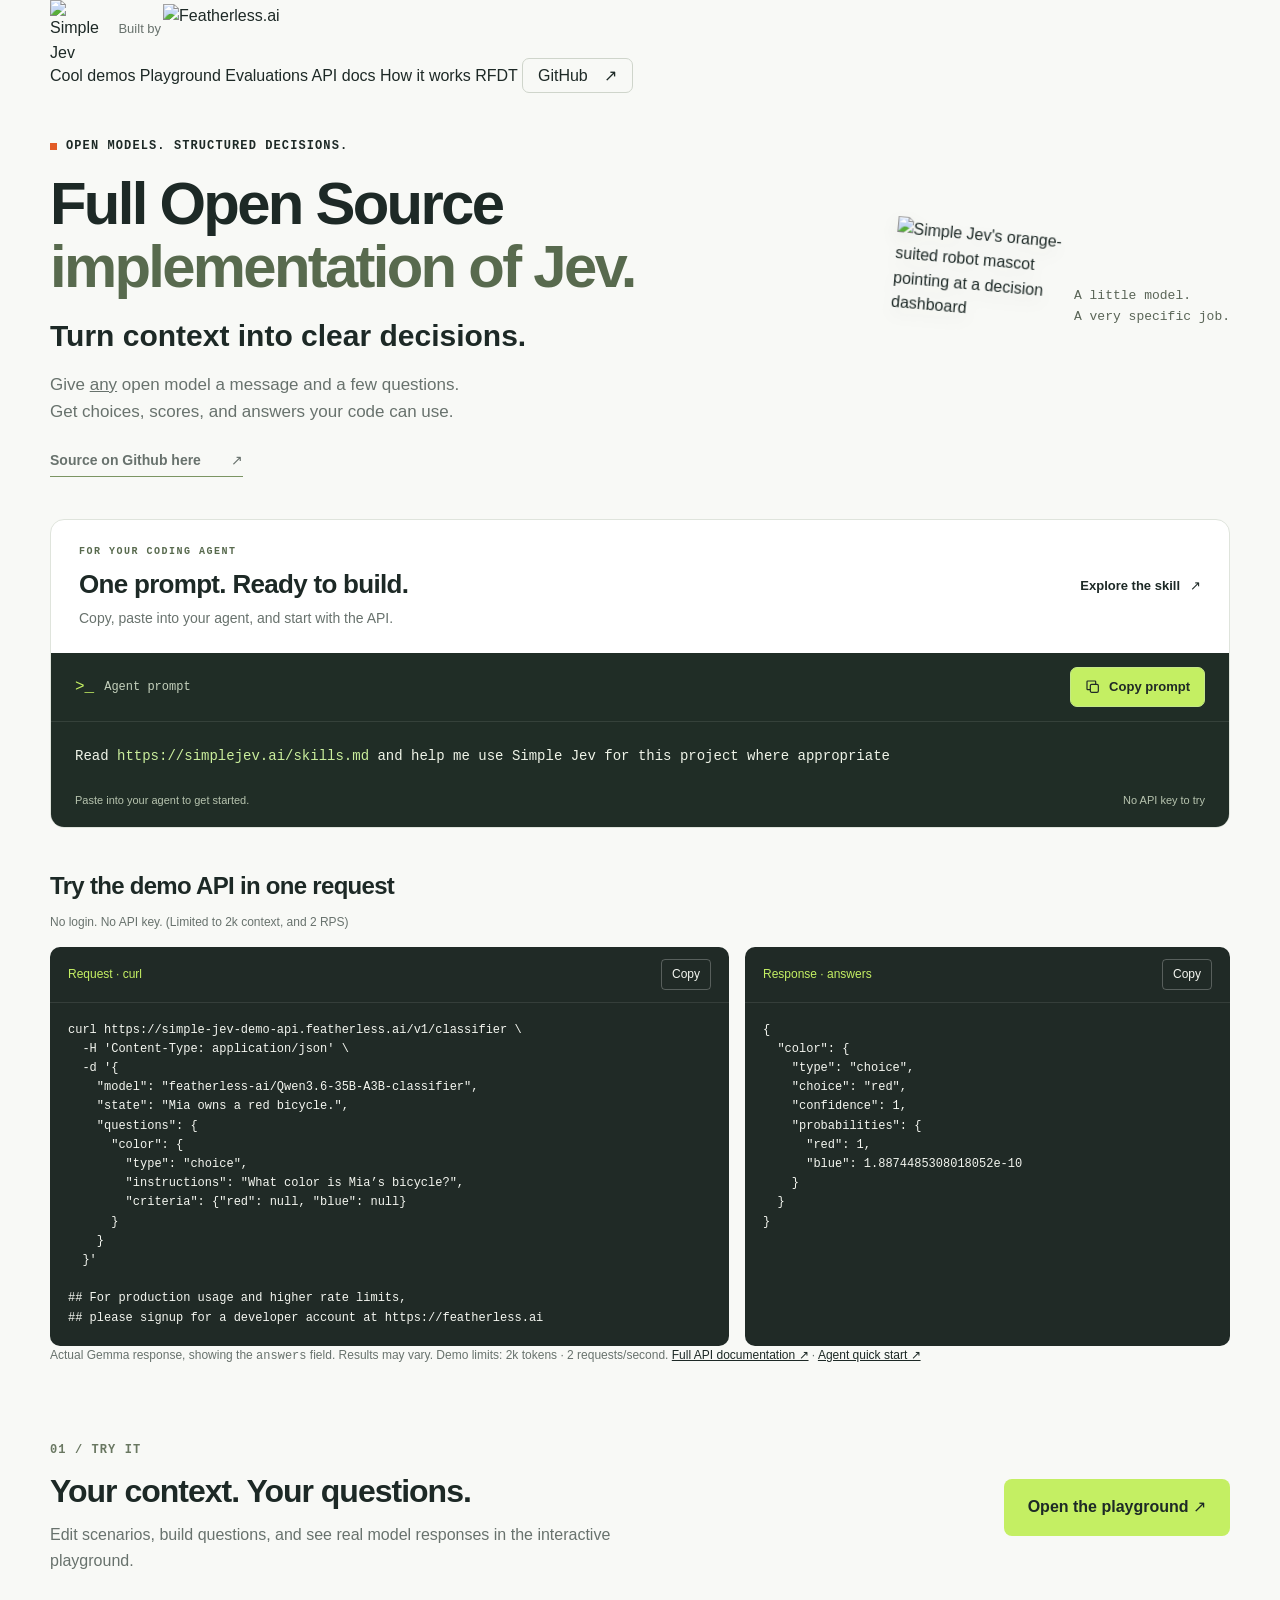
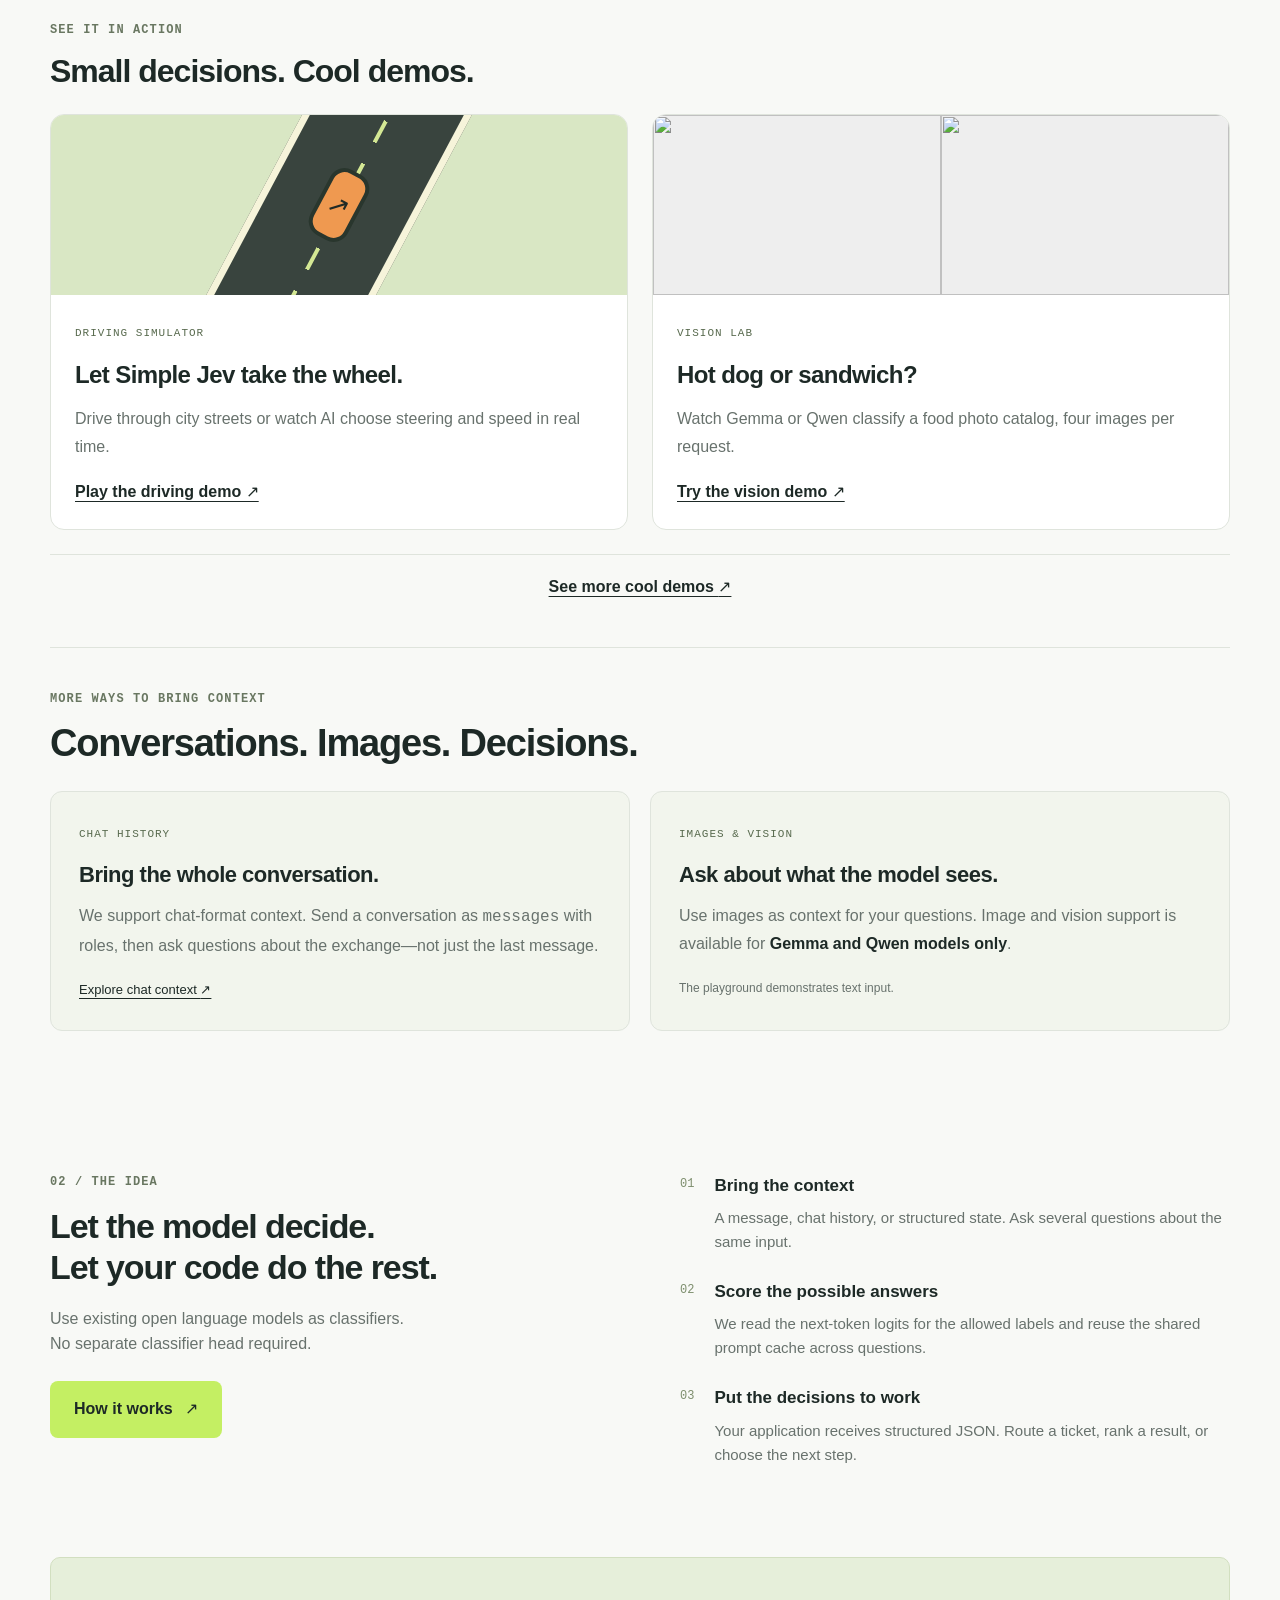
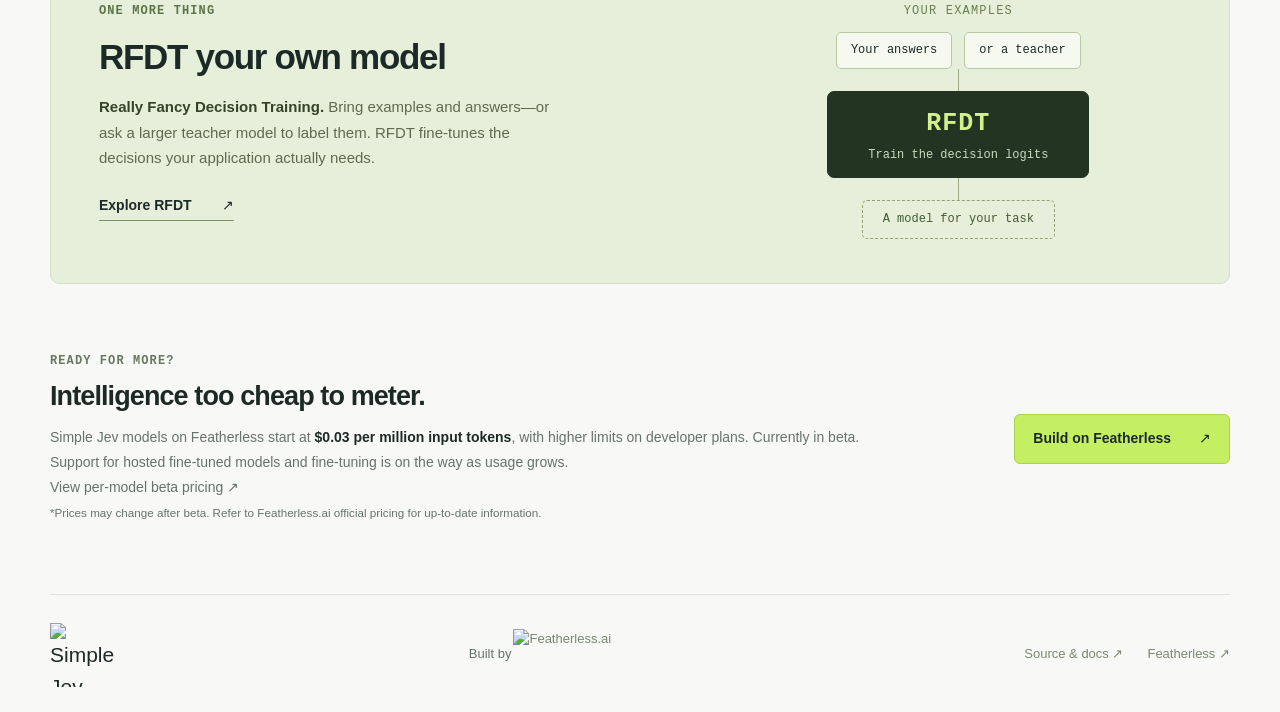
==== website/index.html @ 7bb4f0c7 "Serve website under the /simple-jev/ URL prefix (#7) * Serve website under the /simple-jev/ URL pref" ====
<!doctype html>
<html lang="en">
  <head>
    <!-- CookieHub consent management -->
    <script src="https://cdn.cookiehub.eu/c2/65d105e9.js" async></script>
    <!-- Google Tag Manager -->
    <script>(function(w,d,s,l,i){w[l]=w[l]||[];w[l].push({'gtm.start':
    new Date().getTime(),event:'gtm.js'});var f=d.getElementsByTagName(s)[0],
    j=d.createElement(s),dl=l!='dataLayer'?'&l='+l:'';j.async=true;j.src=
    'https://www.googletagmanager.com/gtm.js?id='+i+dl;f.parentNode.insertBefore(j,f);
    })(window,document,'script','dataLayer','GTM-KG695H35');</script>
    <!-- End Google Tag Manager -->
    <meta charset="utf-8" />
    <meta name="viewport" content="width=device-width, initial-scale=1" />
    <meta name="theme-color" content="#f8f9f6" />
    <meta
      name="description"
      content="Turn context into structured decisions with open language models. Try Simple Jev's live classifier demo, explore the API, and train a model for your task."
    />
    <title>Simple Jev — Turn context into decisions</title>
    <link rel="icon" type="image/png" href="assets/simple-jev.png" />
    <link rel="stylesheet" href="styles.css?v=20260918-how-button" />
    <script src="docs.js" defer></script>
    <script src="shared/agent-prompt.js" defer></script>
    <script src="syntax.js" defer></script>
    <link rel="stylesheet" href="shared/header.css" />
    <script type="module" src="shared/header.js"></script>
  </head>
  <body>
    <!-- Google Tag Manager (noscript) -->
    <noscript><iframe src="https://www.googletagmanager.com/ns.html?id=GTM-KG695H35"
    height="0" width="0" style="display:none;visibility:hidden"></iframe></noscript>
    <!-- End Google Tag Manager (noscript) -->
    <a class="skip-link" href="#try-it">Skip to demo</a>
    <header class="site-header wrap">
      <a class="wordmark" href="#" aria-label="Simple Jev home"
        ><img
          class="brand-logo"
          src="assets/simple-jev.png"
          alt="Simple Jev"
          width="64"
          height="64"
      /></a>
      <a
        class="built-by header-credit"
        href="https://featherless.ai/"
        aria-label="Built by Featherless.ai"
        ><span>Built by</span
        ><img
          src="assets/featherless_logo_dark.svg"
          alt="Featherless.ai"
          width="156"
          height="51"
      /></a>
      <nav aria-label="Main navigation">
        <a class="demos-nav" href="demos.html">Cool demos</a>
        <a href="playground.html" class="playground-nav">Playground</a>
        <a class="eval-nav" href="evaluations.html">Evaluations</a>
        <a class="docs-link" href="docs.html">API docs</a>
        <a href="how-it-works.html">How it works</a>
        <a href="#rfdt">RFDT</a>
        <a
          class="nav-github"
          href="https://github.com/featherless-ai/simple-jev"
          >GitHub <span aria-hidden="true">↗</span></a
        >
      </nav>
    </header>

    <main>
      <section class="hero wrap" aria-labelledby="hero-title">
        <div>
          <p class="eyebrow">
            <span class="tiny-square" aria-hidden="true"></span> OPEN MODELS.
            STRUCTURED DECISIONS.
          </p>
          <h1 id="hero-title">
            Full Open Source<br /><span>implementation of Jev.</span>
          </h1>
          <p class="hero-subheading">Turn context into clear decisions.</p>
          <p class="hero-copy">
            Give <u>any</u> open model a message and a few questions.<br
              class="desktop-break"
            />
            Get choices, scores, and answers your code can use.
            <br />
            <a class="text-link" href="https://github.com/featherless-ai/simple-jev"
              >Source on Github here <span aria-hidden="true">↗</span></a
            >
          </p>
        </div>
        <div class="hero-aside">
          <img
            src="assets/simple-jev.png"
            alt="Simple Jev's orange-suited robot mascot pointing at a decision dashboard"
            width="168"
            height="168"
          />
          <p>A little model.<br />A very specific job.</p>
        </div>
      </section>

      <section class="agent-quickstart wrap" aria-labelledby="agent-quickstart-title">
        <div class="agent-intro">
          <div>
            <p class="eyebrow">FOR YOUR CODING AGENT</p>
            <h2 id="agent-quickstart-title">One prompt. Ready to build.</h2>
            <p>Copy, paste into your agent, and start with the API.</p>
          </div>
          <a class="agent-skill-link" href="skills.md">Explore the skill <span aria-hidden="true">↗</span></a>
        </div>
        <div class="agent-prompt-box">
          <div class="agent-prompt-toolbar">
            <span class="agent-prompt-label"><span aria-hidden="true">&gt;_</span> Agent prompt</span>
            <button type="button" id="copy-agent-prompt">
              <svg class="copy-icon" width="16" height="16" viewBox="0 0 24 24" fill="none" stroke="currentColor" stroke-width="1.8" aria-hidden="true"><rect x="8" y="8" width="12" height="12" rx="2"/><path d="M16 8V4a1 1 0 0 0-1-1H4a1 1 0 0 0-1 1v11a1 1 0 0 0 1 1h4"/></svg>
              <span class="copy-label">Copy prompt</span>
            </button>
          </div>
          <p id="agent-quick-prompt" tabindex="0">Read <span class="agent-skill-url">https://simplejev.ai/skills.md</span> and help me use Simple Jev for this project where appropriate</p>
          <div class="agent-prompt-footer"><span id="agent-copy-status" role="status">Paste into your agent to get started.</span><span class="agent-keyless">No API key to try</span></div>
        </div>
      </section>

      <section class="quick-api wrap" aria-labelledby="quick-api-title">
        <div class="quick-api-heading">
          <h2 id="quick-api-title">Try the demo API in one request</h2>
          <span>No login. No API key. (Limited to 2k context, and 2 RPS)</span>
        </div>
        <div class="quick-api-grid">
          <div class="docs-code">
            <div class="quick-code-heading">
              <span>Request · curl</span
              ><button type="button" class="copy-code">Copy</button>
            </div>
            <pre
              tabindex="0"
              aria-label="Example curl request"
            ><code>curl https://simple-jev-demo-api.featherless.ai/v1/classifier \
  -H &#x27;Content-Type: application/json&#x27; \
  -d &#x27;{
    &quot;model&quot;: &quot;featherless-ai/Qwen3.6-35B-A3B-classifier&quot;,
    &quot;state&quot;: &quot;Mia owns a red bicycle.&quot;,
    &quot;questions&quot;: {
      &quot;color&quot;: {
        &quot;type&quot;: &quot;choice&quot;,
        &quot;instructions&quot;: &quot;What color is Mia’s bicycle?&quot;,
        &quot;criteria&quot;: {&quot;red&quot;: null, &quot;blue&quot;: null}
      }
    }
  }&#x27;

## For production usage and higher rate limits,
## please signup for a developer account at https://featherless.ai</code></pre>
          </div>
          <div class="docs-code">
            <div class="quick-code-heading">
              <span>Response · answers</span
              ><button type="button" class="copy-code">Copy</button>
            </div>
            <pre tabindex="0" aria-label="Example answer JSON"><code>{
  &quot;color&quot;: {
    &quot;type&quot;: &quot;choice&quot;,
    &quot;choice&quot;: &quot;red&quot;,
    &quot;confidence&quot;: 1,
    &quot;probabilities&quot;: {
      &quot;red&quot;: 1,
      &quot;blue&quot;: 1.8874485308018052e-10
    }
  }
}</code></pre>
          </div>
        </div>
        <p class="quick-api-note">
          Actual Gemma response, showing the <code>answers</code> field. Results
          may vary. Demo limits: 2k tokens · 2 requests/second.
          <a href="docs.html">Full API documentation ↗</a>
          · <a href="skills.md">Agent quick start ↗</a>
        </p>
        <span class="sr-only" id="docs-copy-status" role="status"></span>
      </section>

      <section
        class="playground-invite wrap"
        id="try-it"
        aria-labelledby="try-title"
      >
        <div>
          <p class="section-number">01 / TRY IT</p>
          <h2 id="try-title">Your context. Your questions.</h2>
          <p>
            Edit scenarios, build questions, and see real model responses in the
            interactive playground.
          </p>
        </div>
        <a class="playground-link" href="playground.html"
          >Open the playground <span aria-hidden="true">↗</span></a
        >
      </section>

      <section class="home-demos wrap" aria-labelledby="cool-demos-title">
        <p class="section-number">SEE IT IN ACTION</p>
        <h2 id="cool-demos-title">Small decisions. Cool demos.</h2>
        <div class="home-demo-cards">
          <a class="home-demo-card" href="cool-demo/drive/">
            <div class="driving-art" aria-hidden="true">
              <div class="demo-road"></div>
              <div class="demo-car">↗</div>
            </div>
            <div class="home-demo-copy">
              <span class="context-kind">DRIVING SIMULATOR</span>
              <h3>Let Simple Jev take the wheel.</h3>
              <p>
                Drive through city streets or watch AI choose steering and speed
                in real time.
              </p>
              <span class="home-demo-cta">Play the driving demo ↗</span>
            </div>
          </a>
          <a class="home-demo-card" href="cool-demo/vision/"
            ><div class="vision-preview" aria-hidden="true">
              <img src="cool-demo/vision/images/01.jpg" alt="" /><img
                src="cool-demo/vision/images/04.jpg"
                alt=""
              />
            </div>
            <div class="home-demo-copy">
              <span class="context-kind">VISION LAB</span>
              <h3>Hot dog or sandwich?</h3>
              <p>
                Watch Gemma or Qwen classify a food photo catalog, four images
                per request.
              </p>
              <span class="home-demo-cta">Try the vision demo ↗</span>
            </div></a
          >
        </div>
        <div class="home-demos-more">
          <a href="demos.html"
            >See more cool demos <span aria-hidden="true">↗</span></a
          >
        </div>
      </section>

      <section
        class="context-support wrap"
        aria-labelledby="context-support-title"
      >
        <div class="context-support-intro">
          <p class="section-number">MORE WAYS TO BRING CONTEXT</p>
          <h2 id="context-support-title">Conversations. Images. Decisions.</h2>
        </div>
        <div class="context-support-grid">
          <article>
            <span class="context-kind">CHAT HISTORY</span>
            <h3>Bring the whole conversation.</h3>
            <p>
              We support chat-format context. Send a conversation as
              <code>messages</code> with roles, then ask questions about the
              exchange—not just the last message.
            </p>
            <a href="docs.html#context"
              >Explore chat context <span aria-hidden="true">↗</span></a
            >
          </article>
          <article>
            <span class="context-kind">IMAGES &amp; VISION</span>
            <h3>Ask about what the model sees.</h3>
            <p>
              Use images as context for your questions. Image and vision support
              is available for <strong>Gemma and Qwen models only</strong>.
            </p>
            <span class="context-support-note"
              >The playground demonstrates text input.</span
            >
          </article>
        </div>
      </section>

      <section
        class="how-section wrap"
        id="how-it-works"
        aria-labelledby="how-title"
      >
        <div class="section-intro">
          <p class="section-number">02 / THE IDEA</p>
          <h2 id="how-title">
            Let the model decide.<br />Let your code do the rest.
          </h2>
          <p>
            Use existing open language models as classifiers.<br />No separate
            classifier head required.
          </p>
          <a class="playground-link" href="how-it-works.html"
            >How it works <span aria-hidden="true">↗</span></a
          >
        </div>
        <div class="steps">
          <article>
            <span class="step-number">01</span>
            <div>
              <h3>Bring the context</h3>
              <p>
                A message, chat history, or structured state. Ask several
                questions about the same input.
              </p>
            </div>
          </article>
          <article>
            <span class="step-number">02</span>
            <div>
              <h3>Score the possible answers</h3>
              <p>
                We read the next-token logits for the allowed labels and reuse
                the shared prompt cache across questions.
              </p>
            </div>
          </article>
          <article>
            <span class="step-number">03</span>
            <div>
              <h3>Put the decisions to work</h3>
              <p>
                Your application receives structured JSON. Route a ticket, rank
                a result, or choose the next step.
              </p>
            </div>
          </article>
        </div>
      </section>

      <section class="rfdt-section wrap" id="rfdt" aria-labelledby="rfdt-title">
        <div class="rfdt-card">
          <div>
            <p class="eyebrow">ONE MORE THING</p>
            <h2 id="rfdt-title">
              RFDT your own model
            </h2>
            <p>
              <strong>Really Fancy Decision Training.</strong> Bring examples
              and answers—or ask a larger teacher model to label them. RFDT
              fine-tunes the decisions your application actually needs.
            </p>
            <a
              class="text-link"
              href="https://github.com/featherless-ai/simple-jev/tree/main/RFDT"
              >Explore RFDT <span aria-hidden="true">↗</span></a
            >
          </div>
          <div
            class="training-flow"
            aria-label="Examples plus answers or a teacher lead to decision training and a task-specific model"
          >
            <span class="flow-label">YOUR EXAMPLES</span>
            <div class="flow-inputs">
              <span>Your answers</span><span>or a teacher</span>
            </div>
            <span class="flow-line" aria-hidden="true"></span>
            <div class="flow-core">
              RFDT<span>Train the decision logits</span>
            </div>
            <span class="flow-line" aria-hidden="true"></span
            ><span class="flow-output">A model for your task</span>
          </div>
        </div>
      </section>
      <section class="production wrap" aria-labelledby="production-title">
        <div>
          <p class="section-number">READY FOR MORE?</p>
          <h2 id="production-title">Intelligence too cheap to meter.</h2>
          <p>
            Simple Jev models on Featherless start at
            <strong>$0.03 per million input tokens</strong>, with higher limits
            on developer plans. Currently in beta.<br />Support for hosted
            fine-tuned models and fine-tuning is on the way as usage grows.
          </p>
          <p>
            <a href="docs.html#production">View per-model beta pricing ↗</a>
          </p>
          <p>
            <small
              >*Prices may change after beta. Refer to
              <a href="https://featherless.ai/"
                >Featherless.ai official pricing</a
              >
              for up-to-date information.</small
            >
          </p>
        </div>
        <a class="production-button" href="https://featherless.ai/"
          >Build on Featherless <span aria-hidden="true">↗</span></a
        >
      </section>
    </main>
    <footer class="wrap">
      <a class="wordmark" href="#" aria-label="Simple Jev home"
        ><img
          class="brand-logo"
          src="assets/simple-jev.png"
          alt="Simple Jev"
          width="64"
          height="64" /></a
      ><a
        class="built-by"
        href="https://featherless.ai/"
        aria-label="Built by Featherless.ai"
        ><span>Built by</span
        ><img
          src="assets/featherless_logo_dark.svg"
          alt="Featherless.ai"
          width="156"
          height="51"
      /></a>
      <div>
        <a href="https://github.com/featherless-ai/simple-jev"
          >Source & docs ↗</a
        ><a href="https://featherless.ai/">Featherless ↗</a>
      </div>
    </footer>
  </body>
</html>
---- website/styles.css ----
:root {
  --ink: #1d2926;
  --muted: #68726d;
  --paper: #f8f9f6;
  --line: #dfe4dc;
  --lime: #c4ef63;
  --orange: #e25b26;
  --mono: ui-monospace, SFMono-Regular, Consolas, monospace;
  --sans: Inter, -apple-system, BlinkMacSystemFont, "Segoe UI", sans-serif;
  color-scheme: light;
  font-family: var(--sans);
  color: var(--ink);
  background: var(--paper);
  font-synthesis: none;
}
* {
  box-sizing: border-box;
}
html {
  scroll-behavior: smooth;
  scroll-padding-top: 24px;
}
body {
  margin: 0;
  font-size: 16px;
  line-height: 1.55;
}
button,
input,
textarea,
select {
  font: inherit;
}
button,
a,
select,
summary {
  -webkit-tap-highlight-color: transparent;
}
button,
select,
summary {
  cursor: pointer;
}
a {
  color: inherit;
  text-decoration: none;
}
button:disabled {
  cursor: not-allowed;
}
a:focus-visible,
button:focus-visible,
textarea:focus-visible,
select:focus-visible,
summary:focus-visible,
pre:focus-visible {
  outline: 3px solid var(--orange);
  outline-offset: 4px;
}
button {
  color: inherit;
}
p,
h1,
h2,
h3 {
  margin: 0;
}
p {
  color: var(--muted);
}
.wrap {
  width: min(1180px, calc(100% - 80px));
  margin-inline: auto;
}
.wordmark {
  display: inline-flex;
  align-items: center;
  flex-shrink: 0;
}
.brand-logo {
  display: block;
  width: 64px;
  height: 64px;
  object-fit: contain;
}
.built-by {
  display: inline-flex;
  align-items: center;
  gap: 2px;
  white-space: nowrap;
}
.built-by span {
  font-size: 13px;
  color: var(--muted);
}
.built-by img {
  display: block;
  width: 156px;
  height: auto;
  object-fit: contain;
}
footer a:hover {
  color: var(--orange);
}
.nav-github {
  border: 1px solid #cfd5cb;
  padding: 8px 15px;
  border-radius: 7px;
}
.nav-github span {
  margin-left: 12px;
}
.hero {
  display: flex;
  align-items: center;
  justify-content: space-between;
  padding-block: 48px 42px;
}
.eyebrow,
.section-number {
  font-family: var(--mono);
  font-size: 12px;
  font-weight: 600;
  letter-spacing: 1.1px;
}
.eyebrow {
  color: var(--ink);
  display: flex;
  align-items: center;
  gap: 9px;
}
.tiny-square {
  width: 7px;
  height: 7px;
  background: var(--orange);
}
h1 {
  font-size: clamp(42px, 5.6vw, 70px);
  line-height: 1.04;
  letter-spacing: -3.1px;
  font-weight: 650;
  margin: 18px 0;
}
h1 span {
  color: #586a4e;
}
.hero-subheading {
  font-size: clamp(22px, 2.5vw, 30px);
  font-weight: 600;
  line-height: 1.3;
  margin-bottom: 16px;
  color: var(--ink);
}
.hero-copy {
  font-size: 17px;
  line-height: 1.6;
}
.production strong {
  color: var(--ink);
  font-weight: 650;
}
.hero-aside {
  display: flex;
  align-items: center;
  gap: 15px;
  padding-right: 26px;
}
.hero-aside img {
  object-fit: contain;
  filter: drop-shadow(0 7px 8px #27311e12);
  transform: rotate(5deg);
}
.hero-aside p {
  font-family: var(--mono);
  font-size: 13px;
  line-height: 1.6;
  color: #5a6557;
}
.demo-section {
  scroll-margin-top: 24px;
}
.demo-heading {
  display: flex;
  justify-content: space-between;
  align-items: end;
  margin-bottom: 20px;
}
.section-number {
  display: block;
  color: #697761;
  margin-bottom: 9px;
}
h2 {
  font-size: 29px;
  line-height: 1.2;
  letter-spacing: -0.9px;
  font-weight: 600;
}
.demo-heading h2 {
  font-size: 25px;
}
.access-note {
  font-size: 14px;
  color: var(--muted);
  padding-bottom: 3px;
}
.playground {
  display: grid;
  grid-template-columns: 1fr 1fr;
  border: 1px solid #ced6c8;
  background: white;
  border-radius: 12px;
  overflow: hidden;
  box-shadow: 0 10px 35px #28351f07;
}
.input-panel,
.output-panel {
  padding: 25px 28px;
}
.input-panel {
  border-right: 1px solid var(--line);
  min-width: 0;
}
.output-panel {
  background: #f0f3eb;
  min-width: 0;
}
.panel-heading {
  display: flex;
  align-items: center;
  justify-content: space-between;
  gap: 10px;
  margin-bottom: 21px;
}
.panel-heading h3 {
  font-size: 15px;
  font-weight: 650;
  display: flex;
  align-items: center;
  gap: 9px;
}
.panel-number {
  font: 12px var(--mono);
  color: #78846c;
  border: 1px solid #cbd4c3;
  border-radius: 4px;
  padding: 1px 4px;
}
.small {
  font-size: 12px;
  letter-spacing: 0.7px;
  color: #737d6d;
}
.mono {
  font-family: var(--mono);
}
.presets {
  display: flex;
  gap: 7px;
  flex-wrap: wrap;
  margin-bottom: 13px;
}
.preset {
  font-size: 14px;
  background: #fff;
  border: 1px solid var(--line);
  border-radius: 5px;
  padding: 7px 10px;
  transition: background 0.15s;
}
.preset:hover {
  border-color: #819d6b;
  background: #f3f7ed;
}
.preset.selected {
  background: #eaf3dd;
  border-color: #a5bf88;
  color: #344a21;
}
textarea {
  display: block;
  resize: vertical;
  min-height: 150px;
  max-height: 360px;
  width: 100%;
  padding: 16px;
  border: 1px solid #cdd5c5;
  border-radius: 6px;
  line-height: 1.65;
  font-size: 16px;
  color: var(--ink);
  background: #fcfdfa;
}
.input-meta {
  display: flex;
  justify-content: space-between;
  gap: 10px;
  font-size: 12px;
  color: #728069;
  margin-top: 7px;
}
.input-meta span:last-child {
  font-family: var(--mono);
  white-space: nowrap;
}
.question-brief {
  margin: 20px 0;
}
.question-brief p {
  font-size: 14px;
  color: var(--ink);
  margin-top: 4px;
}
.question-brief p span {
  margin: 0 6px;
  color: #97a08f;
}
.run-controls {
  display: flex;
  gap: 13px;
  align-items: end;
}
.model-control {
  flex: 1;
  min-width: 0;
}
.model-control label {
  display: block;
  font-size: 12px;
  color: var(--muted);
  margin-bottom: 5px;
}
select {
  width: 100%;
  height: 44px;
  border: 1px solid #d8ded2;
  border-radius: 6px;
  background: white;
  padding: 0 26px 0 10px;
  color: var(--ink);
  font-size: 14px;
  text-overflow: ellipsis;
}
.run-button {
  display: flex;
  align-items: center;
  justify-content: center;
  gap: 22px;
  background: var(--ink);
  color: #fff;
  border: 1px solid var(--ink);
  border-radius: 6px;
  height: 44px;
  padding: 0 18px;
  font-size: 14px;
  font-weight: 600;
  white-space: nowrap;
  transition: background 0.2s;
}
.run-button:hover:not(:disabled) {
  background: #354734;
}
.run-button:disabled {
  opacity: 0.65;
}
.run-button span:last-child {
  font-size: 20px;
  color: var(--lime);
}
.privacy-note {
  font-size: 12px;
  margin-top: 12px;
}
.model-notice {
  font-size: 12px;
  color: #a04420;
  margin-top: 7px;
}
.result-source {
  font-size: 12px;
  white-space: nowrap;
  padding: 3px 7px;
  background: #e2e8d9;
  border-radius: 4px;
  color: #5a674e;
}
.result-source.live {
  background: var(--lime);
  color: #30451b;
}
.decision-card {
  border: 1px solid #d8dfd0;
  background: #fff;
  border-radius: 7px;
  padding: 17px;
}
.decision-label {
  display: flex;
  justify-content: space-between;
  align-items: center;
  gap: 6px;
  font-size: 14px;
  color: #65725b;
}
.type-label {
  font: 12px var(--mono);
  letter-spacing: 0.6px;
  color: #6c7f59;
  background: #f1f5eb;
  border-radius: 3px;
  padding: 2px 5px;
}
.decision-main {
  display: flex;
  justify-content: space-between;
  align-items: baseline;
  margin: 8px 0 13px;
  gap: 10px;
}
.decision-main strong {
  font-size: 27px;
  line-height: 1.2;
  letter-spacing: -0.9px;
}
.decision-main > span {
  font-size: 12px;
  color: #7a846f;
}
.probability-list {
  display: grid;
  gap: 6px;
}
.probability-row {
  display: grid;
  grid-template-columns: 65px 1fr 36px;
  gap: 12px;
  align-items: center;
  font-size: 14px;
  color: #68755e;
}
.probability-row > span:last-child {
  text-align: right;
  font-family: var(--mono);
  font-size: 12px;
}
.bar-track {
  height: 6px;
  background: #f0f3eb;
  border-radius: 2px;
  overflow: hidden;
}
.bar-fill {
  height: 100%;
  background: #9cc845;
  border-radius: 2px;
  transition: width 0.4s;
}
.bar-fill.secondary {
  background: #c6d2b8;
}
.decision-pair {
  display: grid;
  grid-template-columns: 1fr 1fr;
  gap: 12px;
  margin-top: 12px;
}
.decision-pair .decision-card {
  padding: 15px;
}
.compact-value {
  font-size: 25px;
  letter-spacing: -0.9px;
  display: block;
  margin: 10px 0 0;
  line-height: 1.2;
}
.percent-sign {
  font-size: 17px;
  margin-left: 2px;
}
.score-scale {
  height: 5px;
  background: linear-gradient(to right, #c9eaa3, #e8cd6d, #e19266);
  border-radius: 4px;
  margin: 17px 2px 9px;
  position: relative;
}
.score-scale > span {
  position: absolute;
  width: 3px;
  height: 11px;
  top: -3px;
  background: var(--ink);
  border: 1px solid white;
  box-shadow: 0 0 0 1px var(--ink);
  transition: left 0.4s;
}
.decision-detail {
  font-size: 12px;
  line-height: 1.5;
}
.refund-caption {
  font-size: 12px;
  color: #627452;
  margin: 7px 0;
}
.result-footer {
  display: flex;
  gap: 12px;
  justify-content: space-between;
  margin-top: 15px;
  font-size: 12px;
  color: #6d7962;
  min-height: 20px;
}
.elapsed {
  font-family: var(--mono);
  white-space: nowrap;
  color: var(--ink);
}
.error-message {
  font-size: 14px;
  color: #933519;
  background: #fff3ed;
  border: 1px solid #ebc9b8;
  border-radius: 6px;
  padding: 12px;
  margin-top: 12px;
  overflow-wrap: anywhere;
}
.output-panel[aria-busy="true"] .decision-card {
  opacity: 0.45;
}
.demo-footnote {
  display: flex;
  justify-content: space-between;
  gap: 20px;
  margin: 13px 0 23px;
}
.demo-footnote p {
  font-size: 12px;
}
.limit-label {
  font: 12px var(--mono);
  letter-spacing: 0.5px;
  margin-right: 10px;
  color: #627052;
}
.api-inspector {
  border: 1px solid var(--line);
  border-radius: 8px;
  background: #fff;
  overflow: hidden;
}
summary {
  list-style: none;
  display: flex;
  align-items: center;
  gap: 14px;
  padding: 17px 22px;
  font-size: 14px;
  font-weight: 600;
}
summary::-webkit-details-marker {
  display: none;
}
summary > .mono {
  color: #7b8e65;
  font-size: 18px;
}
.inspector-description {
  font-size: 12px;
  color: #85917c;
  font-weight: 400;
}
.disclosure-icon {
  margin-left: auto;
  font-size: 21px;
  line-height: 1;
  font-weight: 400;
}
.api-inspector[open] .disclosure-icon {
  transform: rotate(45deg);
}
.code-grid {
  display: grid;
  grid-template-columns: 1fr 1fr;
  background: #1d2926;
  color: #e3eddf;
}
.code-grid > section {
  min-width: 0;
}
.code-grid > section + section {
  border-left: 1px solid #3b4942;
}
.code-heading {
  padding: 15px 20px;
  border-bottom: 1px solid #3b4942;
  display: flex;
  align-items: center;
  justify-content: space-between;
  gap: 8px;
}
.code-heading h3 {
  font: 12px var(--mono);
  color: #c4ef63;
}
.code-heading button {
  font-size: 12px;
  color: #e3eddf;
  border: 1px solid #52614f;
  border-radius: 4px;
  padding: 4px 8px;
  background: transparent;
}
.code-heading button:disabled {
  opacity: 0.4;
}
pre {
  font: 12px/1.65 var(--mono);
  padding: 20px;
  margin: 0;
  overflow: auto;
  max-height: 420px;
  tab-size: 2;
}
.api-base {
  font-size: 12px;
  padding: 13px 20px;
  overflow-wrap: anywhere;
}
.api-base a {
  text-decoration: underline;
  text-underline-offset: 3px;
}
.how-section {
  padding-block: 90px;
  display: grid;
  grid-template-columns: 1fr 1fr;
  gap: 80px;
}
.section-intro h2 {
  font-size: 34px;
  margin: 15px 0 18px;
  line-height: 1.2;
  letter-spacing: -1.1px;
}
.section-intro > p:not(.section-number) {
  font-size: 16px;
  line-height: 1.6;
}
.section-intro > .playground-link {
  display: inline-flex;
  align-items: center;
  gap: 12px;
  margin-top: 24px;
}
.steps {
  display: grid;
  gap: 25px;
}
.steps article {
  display: flex;
  gap: 20px;
}
.step-number {
  font: 12px var(--mono);
  padding-top: 4px;
  color: #7d8e6d;
}
.steps h3 {
  font-size: 17px;
  font-weight: 650;
  margin-bottom: 7px;
}
.steps p {
  font-size: 15px;
  line-height: 1.6;
}
.rfdt-card {
  display: grid;
  grid-template-columns: 1.25fr 1fr;
  gap: 80px;
  padding: 44px 48px;
  background: #e6efda;
  border: 1px solid #d2dfc0;
  border-radius: 10px;
}
.rfdt-card .eyebrow {
  color: #5d7348;
}
.rfdt-card h2 {
  font-size: 35px;
  letter-spacing: -1.3px;
  margin: 16px 0;
}
.rfdt-card p:not(.eyebrow) {
  font-size: 15px;
  line-height: 1.7;
  color: #5d6b52;
  max-width: 470px;
}
.rfdt-card p strong {
  font-weight: 650;
  color: #334428;
}
.text-link {
  display: inline-flex;
  gap: 30px;
  align-items: center;
  font-size: 14px;
  font-weight: 650;
  margin-top: 24px;
  border-bottom: 1px solid #7b9563;
  padding-bottom: 4px;
}
.training-flow {
  display: flex;
  flex-direction: column;
  align-items: center;
  justify-content: center;
  font-family: var(--mono);
}
.flow-label {
  font-size: 12px;
  letter-spacing: 1.2px;
  color: #698050;
}
.flow-inputs {
  display: flex;
  gap: 12px;
  margin-top: 12px;
  font-size: 12px;
}
.flow-inputs > span {
  border: 1px solid #b7c8a5;
  background: #f6f9ef;
  padding: 8px 14px;
  border-radius: 5px;
}
.flow-line {
  height: 22px;
  width: 1px;
  background: #9bac86;
}
.flow-core {
  background: #233422;
  color: #d0f18e;
  border-radius: 7px;
  border: 1px solid #233422;
  padding: 13px 40px;
  text-align: center;
  font-size: 25px;
  font-weight: 600;
  letter-spacing: 1px;
}
.flow-core span {
  display: block;
  font-size: 12px;
  font-weight: 400;
  letter-spacing: 0;
  color: #cbdbbf;
  margin-top: 2px;
}
.flow-output {
  border: 1px dashed #90a375;
  border-radius: 5px;
  padding: 9px 20px;
  font-size: 12px;
  color: #445a32;
}
.production {
  padding-block: 68px;
  display: flex;
  align-items: center;
  justify-content: space-between;
  gap: 35px;
}
.production h2 {
  font-size: 27px;
  margin: 10px 0 12px;
}
.production p:not(.section-number) {
  font-size: 14px;
  line-height: 1.8;
}
.production-button {
  display: flex;
  gap: 28px;
  align-items: center;
  white-space: nowrap;
  background: var(--lime);
  border: 1px solid #a9d24f;
  border-radius: 6px;
  padding: 13px 18px;
  font-size: 14px;
  font-weight: 600;
}
.production-button:hover {
  background: #b4e448;
}
footer {
  display: flex;
  justify-content: space-between;
  align-items: center;
  gap: 20px;
  padding-block: 28px;
  border-top: 1px solid var(--line);
  font-size: 12px;
  color: #7b8771;
}
footer .wordmark {
  font-size: 21px;
  color: var(--ink);
}
footer > div {
  display: flex;
  gap: 24px;
}
footer a {
  font-size: 13px;
}
.sr-only {
  position: absolute;
  width: 1px;
  height: 1px;
  padding: 0;
  margin: -1px;
  overflow: hidden;
  clip: rect(0, 0, 0, 0);
  white-space: nowrap;
  border: 0;
}
.skip-link {
  position: fixed;
  top: -80px;
  left: 20px;
  background: var(--ink);
  color: white;
  padding: 12px 20px;
  z-index: 5;
}
.skip-link:focus {
  top: 12px;
}
[hidden] {
  display: none !important;
}
@media (min-width: 1500px) {
  .hero {
    padding-block: 56px 48px;
  }
}
@media (max-width: 1050px) {
  .wrap {
    width: calc(100% - 48px);
  }
  .hero-aside {
    padding: 0;
  }
  .hero-aside img {
    width: 135px;
    height: 135px;
  }
  .hero-aside p {
    display: none;
  }
  .input-panel,
  .output-panel {
    padding: 22px;
  }
  .run-controls {
    gap: 9px;
  }
  .run-button {
    padding: 0 12px;
    gap: 12px;
  }
  .decision-pair .decision-label {
    align-items: flex-start;
    flex-direction: column;
    gap: 4px;
  }
  .how-section {
    gap: 45px;
  }
  .rfdt-card {
    gap: 35px;
    padding: 35px;
  }
}
@media (max-width: 760px) {
  .wrap {
    width: calc(100% - 36px);
  }
  .hero {
    padding: 35px 0 30px;
    align-items: center;
    gap: 15px;
  }
  h1 {
    font-size: 44px;
    letter-spacing: -2px;
  }
  .hero-copy {
    font-size: 16px;
  }
  .hero-aside {
    display: none;
  }
  .eyebrow {
    font-size: 12px;
    letter-spacing: 0.75px;
  }
  .demo-heading {
    align-items: start;
    gap: 12px;
  }
  .demo-heading h2 {
    font-size: 23px;
    max-width: 230px;
  }
  .access-note {
    font-size: 12px;
    max-width: 85px;
    text-align: right;
    padding-top: 25px;
  }
  .playground {
    grid-template-columns: 1fr;
  }
  .input-panel {
    border-right: 0;
    border-bottom: 1px solid var(--line);
  }
  .input-panel,
  .output-panel {
    padding: 21px;
  }
  .decision-pair .decision-label {
    flex-direction: row;
    align-items: center;
  }
  .demo-footnote {
    flex-direction: column;
    gap: 4px;
    margin-bottom: 18px;
  }
  .code-grid {
    grid-template-columns: 1fr;
  }
  .code-grid > section + section {
    border-left: 0;
    border-top: 1px solid #3b4942;
  }
  .inspector-description {
    display: none;
  }
  summary {
    padding: 15px 18px;
  }
  .how-section {
    grid-template-columns: 1fr;
    gap: 35px;
    padding-block: 55px;
  }
  .section-intro h2 {
    font-size: 31px;
  }
  .steps {
    gap: 25px;
  }
  .rfdt-card {
    grid-template-columns: 1fr;
    padding: 29px 24px;
    gap: 35px;
  }
  .rfdt-card h2 {
    font-size: 31px;
  }
  .training-flow {
    padding: 0 0 5px;
  }
  .production {
    flex-direction: column;
    align-items: start;
    padding-block: 45px;
    gap: 24px;
  }
  .production p br {
    display: none;
  }
  footer {
    flex-wrap: wrap;
    gap: 20px;
  }
  footer > span {
    display: none;
  }
  footer > div {
    gap: 15px;
  }
  .desktop-break {
    display: none;
  }
}
@media (max-width: 390px) {
  .wrap {
    width: calc(100% - 24px);
  }
  .input-panel,
  .output-panel {
    padding: 17px;
  }
  .small {
    font-size: 12px;
  }
  .panel-heading {
    gap: 6px;
  }
  .presets {
    gap: 5px;
  }
  .preset {
    padding: 7px 8px;
    font-size: 12px;
  }
  .decision-label {
    font-size: 12px;
  }
  .type-label {
    font-size: 12px;
  }
  .run-controls {
    flex-wrap: wrap;
  }
  .model-control {
    flex-basis: 100%;
  }
  .run-button {
    width: 100%;
    margin-top: 4px;
  }
  .decision-main {
    flex-wrap: wrap;
    gap: 2px;
  }
}
@media (prefers-reduced-motion: reduce) {
  html {
    scroll-behavior: auto;
  }
  * {
    transition: none !important;
    animation: none !important;
  }
}

@media (max-width: 760px) {
  .brand-logo {
    width: 56px;
    height: 56px;
  }
  footer {
    justify-content: flex-start;
  }
  footer > div {
    flex-basis: 100%;
  }
}


/* The question builder uses native disclosure controls so keyboard users can
   edit one question at a time without losing their place in the form. */
.scenario-controls,
.add-question-controls {
  display: flex;
  align-items: end;
  gap: 10px;
  margin: 14px 0 7px;
}
.scenario-controls > div,
.add-question-controls > div {
  flex: 1;
  min-width: 0;
}
.scenario-controls label,
.add-question-controls label,
.field-label {
  display: block;
  font-size: 14px;
  font-weight: 600;
  margin-bottom: 6px;
}
.field-label {
  margin-top: 20px;
}
.editor-button {
  background: #eaf3dd;
  border: 1px solid #b3c79b;
  border-radius: 5px;
  padding: 10px 13px;
  font-size: 14px;
  white-space: nowrap;
  height: 44px;
}
.editor-button:hover:not(:disabled) {
  background: #d9eabc;
}
.editor-button:disabled {
  opacity: 0.5;
}
.editor-hint {
  font-size: 12px;
  line-height: 1.5;
  color: #66735c;
}
.builder-heading {
  display: flex;
  align-items: center;
  justify-content: space-between;
  gap: 10px;
  margin: 24px 0 10px;
}
.builder-heading h3 {
  font-size: 16px;
}
.builder-heading h3 span {
  font: 12px var(--mono);
  color: var(--muted);
  margin-left: 8px;
}
.question-item {
  border: 1px solid var(--line);
  border-radius: 6px;
  margin-bottom: 9px;
  background: #fff;
}
.question-item summary {
  padding: 12px;
  gap: 9px;
  font-size: 14px;
}
.question-item summary:after {
  content: "+";
  font-size: 20px;
  color: #738068;
}
.question-item[open] summary:after {
  content: "−";
}
.question-summary {
  flex: 1;
  min-width: 0;
  overflow-wrap: anywhere;
  font-weight: 500;
}
.question-index {
  font: 12px var(--mono);
  color: #7a896c;
}
.question-body {
  padding: 0 13px 13px;
  border-top: 1px solid var(--line);
}
.question-fields {
  display: grid;
  grid-template-columns: 0.7fr 1.3fr;
  gap: 10px;
}
.question-field {
  display: grid;
  gap: 6px;
  font-size: 14px;
  margin-top: 13px;
}
.question-field input {
  width: 100%;
  min-width: 0;
  border: 1px solid #cdd5c5;
  border-radius: 5px;
  padding: 9px;
  color: var(--ink);
  background: #fcfdfa;
}
.question-field textarea {
  min-height: 74px;
  max-height: 220px;
  font-size: 14px;
  padding: 10px;
  line-height: 1.5;
}
.question-field select {
  font-size: 14px;
}
.question-body .editor-hint {
  margin-top: 6px;
}
.remove-question {
  border: 0;
  background: none;
  color: #a2442b;
  padding: 9px 0 0;
  font-size: 13px;
  text-decoration: underline;
  text-underline-offset: 3px;
}
.builder-error {
  font-size: 14px;
  color: #9a371c;
  margin: 12px 0;
}
.input-panel .run-controls {
  margin-top: 22px;
}
.dynamic-results {
  display: grid;
  gap: 12px;
}
.dynamic-results .decision-card {
  min-width: 0;
}
.result-question {
  font-size: 14px;
  line-height: 1.55;
  margin: 7px 0 10px;
  overflow-wrap: anywhere;
}
.dynamic-results .compact-value {
  overflow-wrap: anywhere;
  margin: 9px 0;
}
.dynamic-results .probability-list {
  margin-top: 15px;
}
.dynamic-results .probability-row {
  grid-template-columns: minmax(70px, 1fr) minmax(60px, 1fr) 38px;
  font-size: 13px;
  gap: 10px;
}
.dynamic-results .probability-row > span:first-child {
  overflow-wrap: anywhere;
}
.dynamic-results .decision-label > span:first-child {
  overflow-wrap: anywhere;
  min-width: 0;
}
.empty-results {
  font-size: 15px;
  padding: 24px 0;
}
.playground {
  overflow: visible;
  align-items: start;
}
.output-panel {
  position: sticky;
  top: 18px;
  border-radius: 0 12px 12px 0;
}
.input-panel {
  border-radius: 12px 0 0 12px;
}
input:focus-visible {
  outline: 3px solid var(--orange);
  outline-offset: 3px;
}
@media (max-width: 760px) {
  .output-panel {
    position: static;
    border-radius: 0 0 12px 12px;
  }
  .input-panel {
    border-radius: 12px 12px 0 0;
  }
  .scenario-controls {
    flex-wrap: wrap;
  }
  .question-fields {
    grid-template-columns: 1fr;
  }
  .question-item summary {
    gap: 7px;
  }
  .question-item .type-label {
    font-size: 11px;
  }
}

.inspector-docs {
  font-size: 12px;
  color: var(--lime);
  text-decoration: underline;
}


.quick-api {
  margin-bottom: 48px;
}
.quick-api-heading {
  display: flex;
  flex-direction: column;
  align-items: flex-start;
  gap: 12px;
  margin-bottom: 16px;
}
.quick-api-heading h2 {
  font-size: 24px;
  letter-spacing: -0.7px;
  margin: 0;
}
.quick-api-heading > span,
.quick-api-note {
  font-size: 12px;
  color: var(--muted);
}
.quick-api-grid {
  display: grid;
  grid-template-columns: 1.4fr 1fr;
  gap: 16px;
}
.quick-api .docs-code {
  min-width: 0;
  background: #202a26;
  color: #f4f6f0;
  border-radius: 10px;
  overflow: hidden;
}
.quick-code-heading {
  display: flex;
  align-items: center;
  justify-content: space-between;
  padding: 12px 18px;
  border-bottom: 1px solid #ffffff18;
  font-size: 12px;
  color: var(--lime);
}
.quick-code-heading button {
  background: transparent;
  color: #f4f6f0;
  border: 1px solid #ffffff40;
  border-radius: 4px;
  padding: 5px 10px;
  cursor: pointer;
}
.quick-api pre {
  margin: 0;
  padding: 18px;
  overflow: auto;
  font-size: 12px;
  line-height: 1.6;
  max-height: none;
}
.quick-api-note a {
  color: var(--ink);
  text-decoration: underline;
}
@media (max-width: 760px) {
  .quick-api-grid {
    grid-template-columns: 1fr;
  }
  .quick-api-heading {
    align-items: flex-start;
    flex-direction: column;
  }
}

.context-support {
  padding-block: 42px 52px;
  border-top: 1px solid var(--line, #dce1d6);
}
.context-support-intro h2 {
  font-size: clamp(27px, 3.2vw, 38px);
  letter-spacing: -1.2px;
  margin: 12px 0 24px;
}
.context-support-grid {
  display: grid;
  grid-template-columns: repeat(2, minmax(0, 1fr));
  gap: 20px;
}
.context-support-grid article {
  padding: 28px;
  border: 1px solid var(--line, #dce1d6);
  border-radius: 12px;
  background: #f2f5ed;
}
.context-kind {
  font-family: var(--mono);
  font-size: 11px;
  letter-spacing: 1px;
  color: #586a4e;
}
.context-support-grid h3 {
  font-size: 22px;
  letter-spacing: -0.5px;
  margin: 14px 0 10px;
}
.context-support-grid p {
  color: var(--muted);
  line-height: 1.7;
  margin: 0 0 18px;
}
.context-support-grid strong {
  color: var(--ink);
}
.context-support-grid a {
  color: var(--ink);
  font-size: 13px;
  text-decoration: underline;
  text-underline-offset: 4px;
}
.context-support-note {
  font-size: 12px;
  color: var(--muted);
}
@media (max-width: 760px) {
  .context-support-grid {
    grid-template-columns: 1fr;
  }
  .context-support-grid article {
    padding: 22px;
  }
}

.syntax-key {
  color: #b9dcff;
}
.syntax-string {
  color: #c9e897;
}
.syntax-number {
  color: #ffc58b;
}
.syntax-keyword {
  color: #d7b8ff;
}
.syntax-punctuation {
  color: #cbd4cd;
}
.syntax-comment {
  color: #acbab0;
}
.playground-invite {
  display: flex;
  align-items: center;
  justify-content: space-between;
  gap: 28px;
  padding-block: 28px 48px;
}
.playground-invite h2 {
  font-size: 32px;
  letter-spacing: -1px;
  margin: 12px 0;
}
.playground-invite p:last-child {
  color: var(--muted);
  max-width: 640px;
  line-height: 1.6;
}
.playground-link {
  flex-shrink: 0;
  background: var(--lime);
  color: var(--ink);
  padding: 16px 24px;
  border-radius: 8px;
  font-weight: 600;
}
.playground-page {
  padding-top: 36px;
}
@media (max-width: 760px) {
  .playground-invite {
    flex-direction: column;
    align-items: flex-start;
  }
}
.connection-controls {
  margin: 20px 0;
  display: grid;
  gap: 8px;
}
.connection-controls label {
  display: block;
  font-size: 12px;
  font-weight: 600;
  margin-bottom: 6px;
}
.connection-controls select,
.connection-controls input {
  width: 100%;
  padding: 12px;
  border: 1px solid #ccd3c7;
  border-radius: 6px;
  background: white;
  color: var(--ink);
}
#production-settings {
  margin-top: 10px;
}
#connect-production {
  margin-top: 10px;
}

.demos-page {
  padding-block: 48px 72px;
}
.demos-lead {
  max-width: 680px;
  color: var(--muted);
  font-size: 18px;
  line-height: 1.7;
}
.demo-feature {
  display: grid;
  grid-template-columns: 0.85fr 1.15fr;
  margin: 38px 0 56px;
  border: 1px solid var(--line);
  border-radius: 16px;
  overflow: hidden;
}
.demo-feature-copy {
  padding: 32px;
}
.demo-feature h2 {
  font-size: 36px;
  margin: 15px 0;
  letter-spacing: -1px;
}
.demo-feature p,
.demos-heading > p:last-child,
.demo-gallery p {
  color: var(--muted);
  line-height: 1.7;
}
.demo-feature .playground-link {
  display: inline-block;
  margin: 10px 0;
}
.demo-feature .demo-source {
  font-size: 12px;
}
.driving-art {
  position: relative;
  min-height: 320px;
  overflow: hidden;
  background: #d9e7c4;
  display: grid;
  place-items: center;
}
.demo-road {
  position: absolute;
  width: 150px;
  height: 160%;
  background: #39443e;
  transform: rotate(28deg);
  border-inline: 7px solid #f6f4da;
}
.demo-road::after {
  content: "";
  position: absolute;
  left: 50%;
  width: 4px;
  height: 100%;
  background: repeating-linear-gradient(
    to bottom,
    #d4e894 0 24px,
    transparent 24px 48px
  );
}
.demo-car {
  position: relative;
  color: #202a26;
  background: #ef9950;
  border: 4px solid #29362d;
  border-radius: 16px;
  width: 62px;
  height: 104px;
  font-size: 38px;
  display: grid;
  place-items: center;
  transform: rotate(28deg);
}
.driving-art > span {
  position: absolute;
  bottom: 24px;
  background: #f8f9f6;
  padding: 10px 14px;
  font-family: var(--mono);
  font-size: 11px;
}
.demos-heading h2 {
  font-size: 32px;
  letter-spacing: -1px;
  margin: 12px 0;
}
.demo-gallery {
  display: grid;
  grid-template-columns: repeat(3, minmax(0, 1fr));
  gap: 20px;
  margin-top: 24px;
}
.demo-gallery article {
  border: 1px solid var(--line);
  border-radius: 12px;
  padding: 24px;
}
.demo-gallery h3 {
  font-size: 23px;
  line-height: 1.3;
}
.demo-gallery a {
  text-decoration: underline;
  text-underline-offset: 4px;
  font-weight: 600;
}
@media (max-width: 760px) {
  .demo-feature,
  .demo-gallery {
    grid-template-columns: 1fr;
  }
  .demo-feature-copy {
    padding: 24px;
  }
}

.cool-demos-invite {
  display: flex;
  align-items: center;
  justify-content: space-between;
  gap: 28px;
  padding: 32px;
  margin-bottom: 48px;
  border: 1px solid var(--line);
  border-radius: 14px;
  background: #eef3e7;
}
.cool-demos-invite h2 {
  font-size: 32px;
  letter-spacing: -1px;
  margin: 12px 0;
}
.cool-demos-invite p:last-child {
  max-width: 640px;
  color: var(--muted);
  line-height: 1.7;
  margin-bottom: 0;
}
@media (max-width: 760px) {
  .cool-demos-invite {
    flex-direction: column;
    align-items: flex-start;
    padding: 24px;
  }
}

.tiles-preview {
  display: grid;
  grid-template-columns: repeat(4, 1fr);
  gap: 10px;
  padding: 38px;
  align-content: center;
  background: #bbada0;
}
.tiles-preview span {
  display: grid;
  place-items: center;
  aspect-ratio: 1;
  background: #ede0c8;
  color: #776e65;
  border-radius: 8px;
  font-size: clamp(18px, 2.8vw, 30px);
  font-weight: 700;
}
.tiles-preview span:nth-child(n + 3) {
  background: #f2b179;
  color: #fff;
}
.tiles-preview span:last-child {
  background: #edc22e;
}

.bookmark-preview {
  display: grid;
  min-height: 320px;
  place-items: center;
  overflow: hidden;
  background: #e4e8ee;
}
.bookmark-preview img {
  display: block;
  width: 100%;
  height: 100%;
  object-fit: cover;
}

.home-demos {
  margin-bottom: 48px;
}
.home-demos > h2 {
  font-size: 32px;
  letter-spacing: -1px;
  margin: 12px 0 24px;
}
.home-demo-cards {
  display: grid;
  grid-template-columns: repeat(2, minmax(0, 1fr));
  gap: 24px;
}
.home-demo-card {
  display: flex;
  flex-direction: column;
  border: 1px solid var(--line);
  border-radius: 14px;
  overflow: hidden;
  background: white;
  color: var(--ink);
}
.home-demo-card:hover {
  border-color: #7c9b61;
  box-shadow: 0 6px 20px #27311e12;
}
.home-demo-card:focus-visible {
  outline: 3px solid var(--orange);
  outline-offset: 4px;
}
.home-demo-card .driving-art {
  min-height: 180px;
  height: 180px;
}
.home-demo-card .demo-car {
  width: 42px;
  height: 74px;
  font-size: 26px;
}
.home-demo-card .tiles-preview {
  height: 180px;
  padding: 30px;
}
.home-demo-copy {
  padding: 24px;
}
.home-demo-copy h3 {
  font-size: 24px;
  letter-spacing: -0.6px;
  margin: 12px 0;
}
.home-demo-copy p {
  color: var(--muted);
  line-height: 1.7;
  margin: 0 0 20px;
}
.home-demo-cta {
  font-weight: 650;
  text-decoration: underline;
  text-underline-offset: 4px;
}
.home-demos-more {
  margin-top: 24px;
  padding-top: 20px;
  border-top: 1px solid var(--line);
  text-align: center;
}
.home-demos-more a {
  font-weight: 600;
  text-decoration: underline;
  text-underline-offset: 4px;
}
@media (max-width: 760px) {
  .home-demo-cards {
    grid-template-columns: 1fr;
  }
}

.vision-preview {
  display: grid;
  height: 320px;
  grid-template-rows: minmax(0, 1fr);
  grid-template-columns: 1fr 1fr;
  overflow: hidden;
  min-height: 0;
  background: #eee;
}
.vision-preview img {
  display: block;
  min-height: 0;
  width: 100%;
  height: 100%;
  object-fit: cover;
  min-width: 0;
}
.home-demo-card .vision-preview {
  height: 180px;
}
.emotion-preview {
  display: grid;
  grid-template-columns: 1fr 1fr;
  min-height: 320px;
  gap: 2px;
  background: var(--paper);
}
.emotion-preview span {
  display: grid;
  place-items: center;
  font-size: 64px;
  background: #1d2926;
}
.pictionary-preview {
  position: relative;
  display: grid;
  place-items: center;
  min-height: 320px;
  background: white;
  border-right: 1px solid var(--line);
}
.pictionary-preview svg {
  width: min(70%, 260px);
  fill: none;
  stroke: #1d2926;
  stroke-width: 5;
  stroke-linecap: round;
  stroke-linejoin: round;
}
.pictionary-chip {
  position: absolute;
  top: 20px;
  right: 20px;
  padding: 6px 12px;
  border-radius: 999px;
  background: var(--lime);
  font-weight: 600;
}
.pictionary-chip b {
  font-family: var(--mono);
}

.doom-preview {
  min-height: 320px;
  display: flex;
  flex-direction: column;
  align-items: center;
  justify-content: center;
  gap: 18px;
  background: repeating-linear-gradient(0deg, transparent 0 3px, #0002 3px 4px),
    radial-gradient(ellipse at bottom, #8b482c, #202820 75%);
  color: #f7dfad;
  font-family: monospace;
  text-align: center;
}
.doom-preview strong {
  font-size: clamp(56px, 8vw, 100px);
  line-height: 1;
  letter-spacing: -5px;
  text-shadow: 4px 5px 0 #71351f;
}
.doom-preview span {
  font-size: 12px;
  letter-spacing: 2px;
}

/* Keep the header and page sections on the same responsive grid. */
:root { --page-gutter: clamp(16px, 3vw, 40px); }
.wrap { width: min(1180px, calc(100% - 2 * var(--page-gutter))); }
.hero { gap: 32px; }
.hero > div:first-child { min-width: 0; }
.hero h1 { font-size: clamp(32px, calc(24px + 2.8vw), 70px); letter-spacing: -.045em; }
.hero-aside { flex: none; padding-right: 0; }
@media (max-width: 1100px) {
  .hero-aside { flex-direction: column; gap: 8px; }
  .hero-aside p { display: none; }
  .hero-aside img { width: 135px; height: 135px; }
}

@media (max-width: 760px) {
  .hero { padding-block: 28px; }
  .hero h1 { margin-block: 16px; }
  .hero .eyebrow { font-size: 10px; letter-spacing: .8px; }
  .hero-subheading { font-size: 22px; }
}

/* Agent handoff: a short introduction and one copyable prompt. */
.agent-quickstart { margin-bottom: 44px; border: 1px solid var(--line); border-radius: 14px; overflow: hidden; background: #fff; }
.agent-intro { display: flex; align-items: center; justify-content: space-between; gap: 24px; padding: 24px 28px; }
.agent-intro > div { min-width: 0; }
.agent-intro .eyebrow { margin: 0 0 10px; font-size: 10px; letter-spacing: 1.5px; color: #586a4e; }
.agent-intro h2 { font-size: 26px; letter-spacing: -.7px; }
.agent-intro p:not(.eyebrow) { margin: 8px 0 0; font-size: 14px; line-height: 1.5; }
.agent-skill-link { flex: none; display: inline-flex; align-items: center; gap: 10px; font-size: 13px; font-weight: 600; padding-block: 10px; text-decoration: none; }
.agent-skill-link:hover { color: var(--orange); }
.agent-prompt-box { background: #202d26; color: #eff4e8; }
.agent-prompt-toolbar { display: flex; align-items: center; justify-content: space-between; gap: 12px; padding: 14px 24px; border-bottom: 1px solid #ffffff18; }
.agent-prompt-label { display: inline-flex; align-items: center; gap: 10px; font: 12px var(--mono); color: #c4d0bc; }
.agent-prompt-label > span { color: var(--lime); font-size: 16px; }
#copy-agent-prompt { display: inline-flex; align-items: center; justify-content: center; gap: 8px; min-height: 40px; padding: 9px 14px; border: 1px solid #c4e887; border-radius: 7px; background: var(--lime); color: #202a26; font: 600 13px/1.4 var(--sans, system-ui, sans-serif); cursor: pointer; transition: background .15s; }
#copy-agent-prompt:hover { background: #d7f69c; }
#copy-agent-prompt[data-copied] { background: #e1f2ce; }
#agent-quick-prompt { margin: 0; padding: 22px 24px; color: #eff4e8; font: 14px/1.85 var(--mono); overflow-wrap: anywhere; }
.agent-skill-url { color: #caee9c; }
.agent-prompt-footer { display: flex; justify-content: space-between; flex-wrap: wrap; gap: 8px 20px; padding: 0 24px 18px; color: #b7c4af; font-size: 11px; line-height: 1.5; }
.agent-keyless { white-space: nowrap; }
.agent-quickstart :focus-visible { outline: 3px solid #d4792c; outline-offset: -3px; }
@media (max-width: 600px) {
  .agent-intro { align-items: flex-start; flex-direction: column; gap: 8px; padding: 20px; }
  .agent-intro h2 { font-size: 24px; }
  .agent-skill-link { padding-block: 4px; }
  .agent-prompt-toolbar { padding: 12px 16px; }
  #copy-agent-prompt { padding-inline: 10px; font-size: 12px; }
  .agent-prompt-label { font-size: 11px; gap: 6px; }
  #agent-quick-prompt { padding: 18px 16px; font-size: 12px; line-height: 1.8; }
  .agent-prompt-footer { padding-inline: 16px; }
}
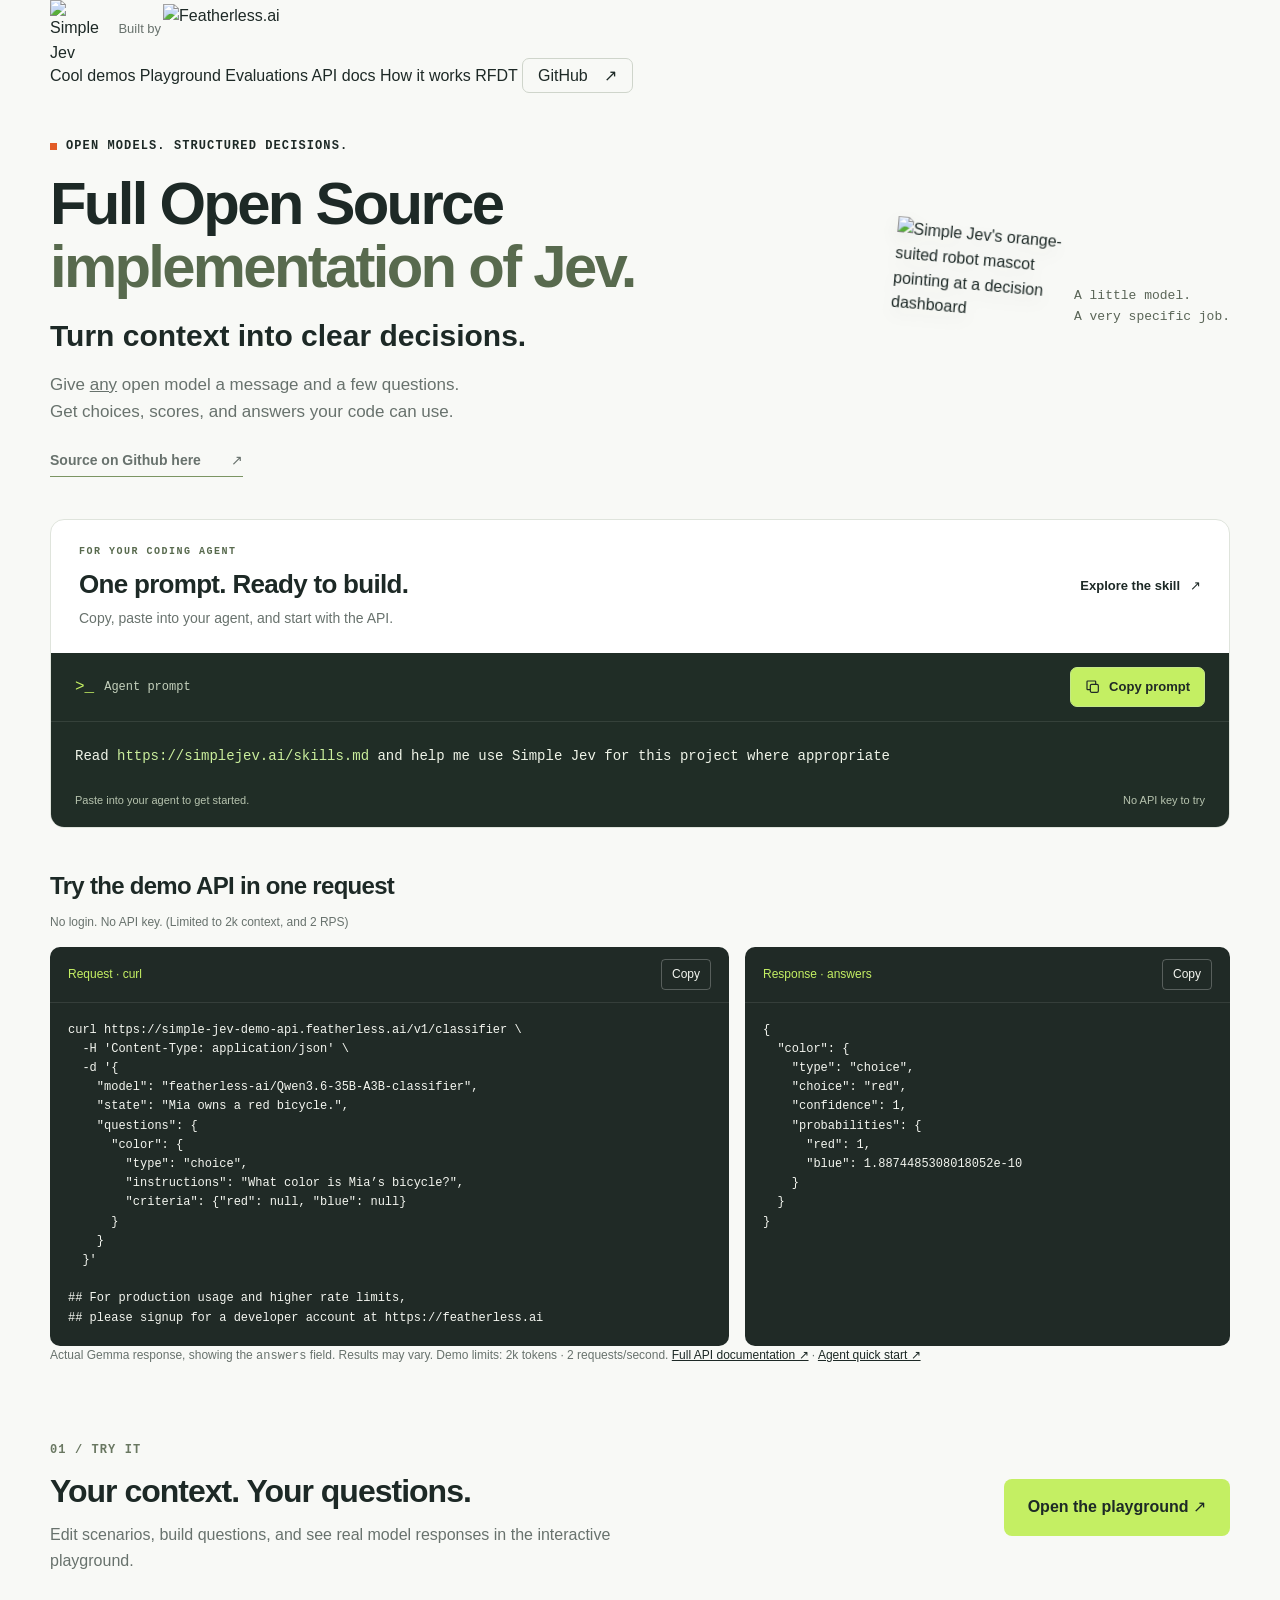
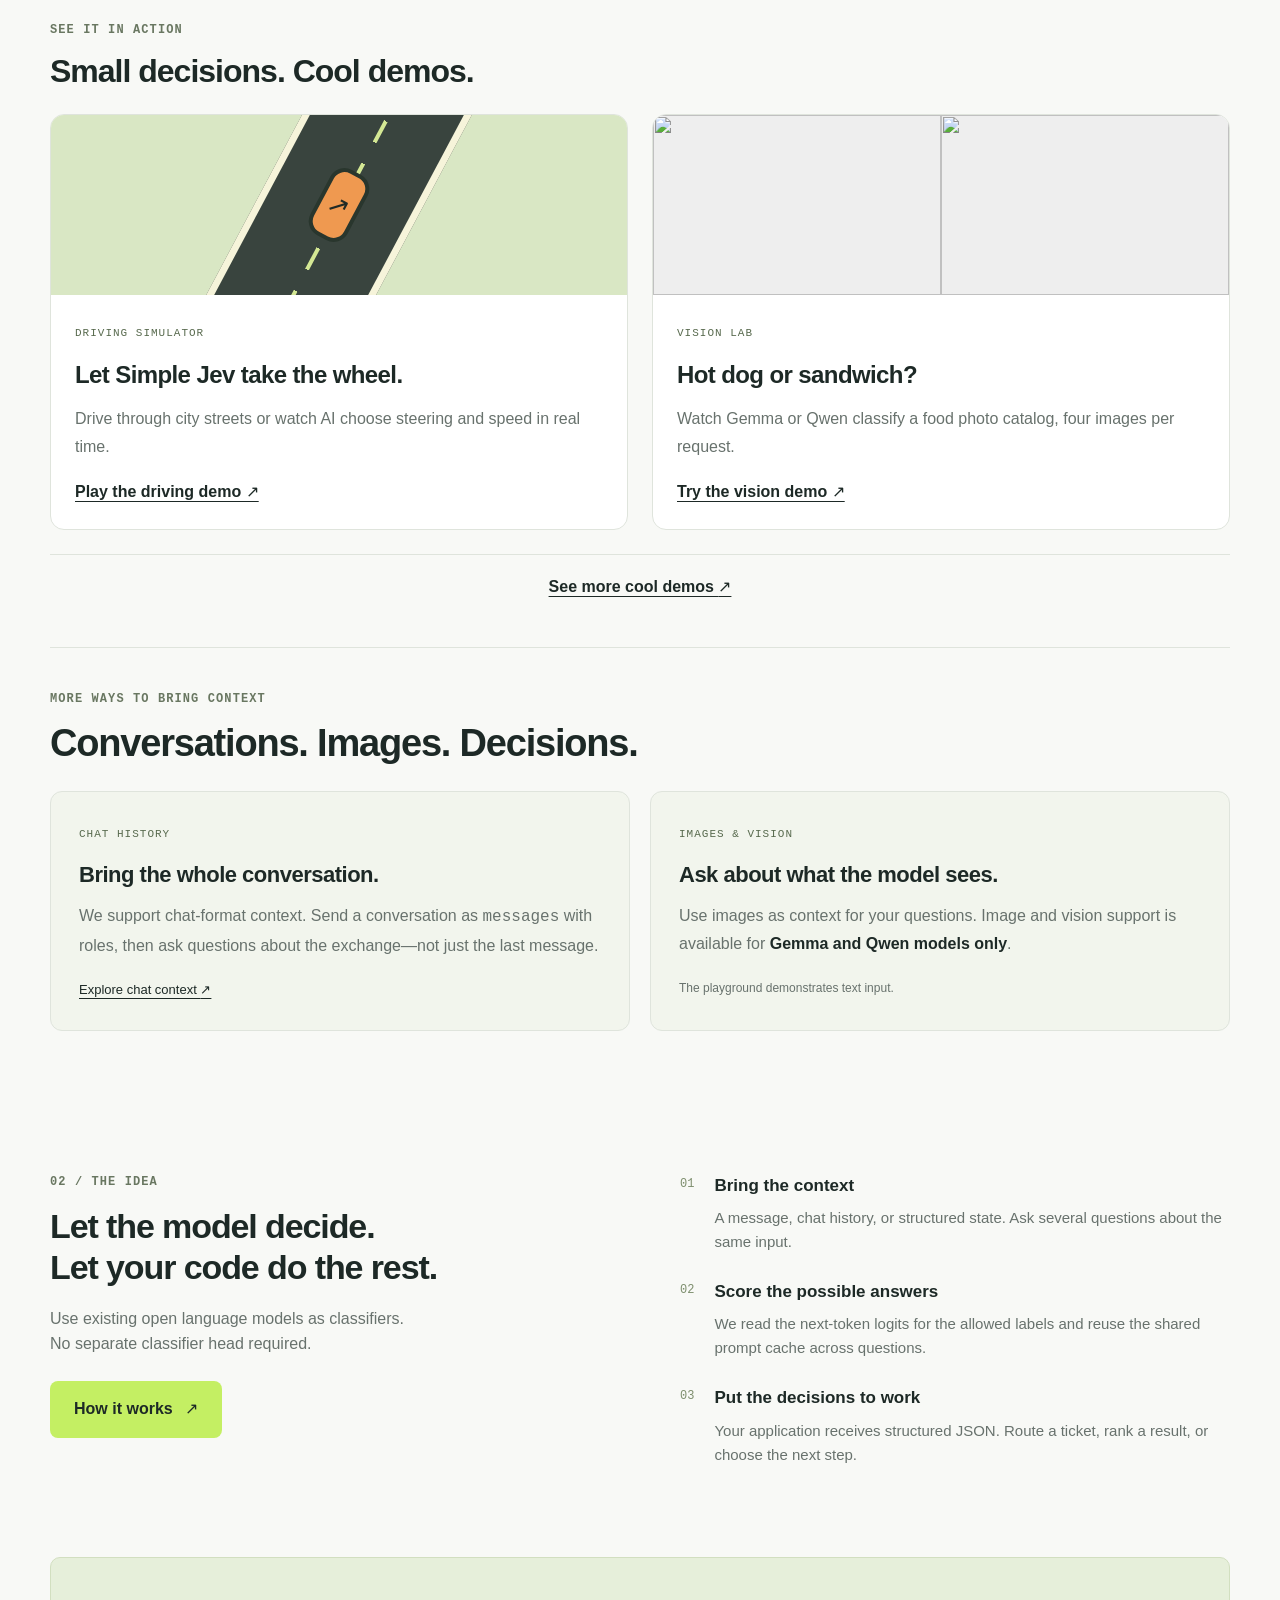
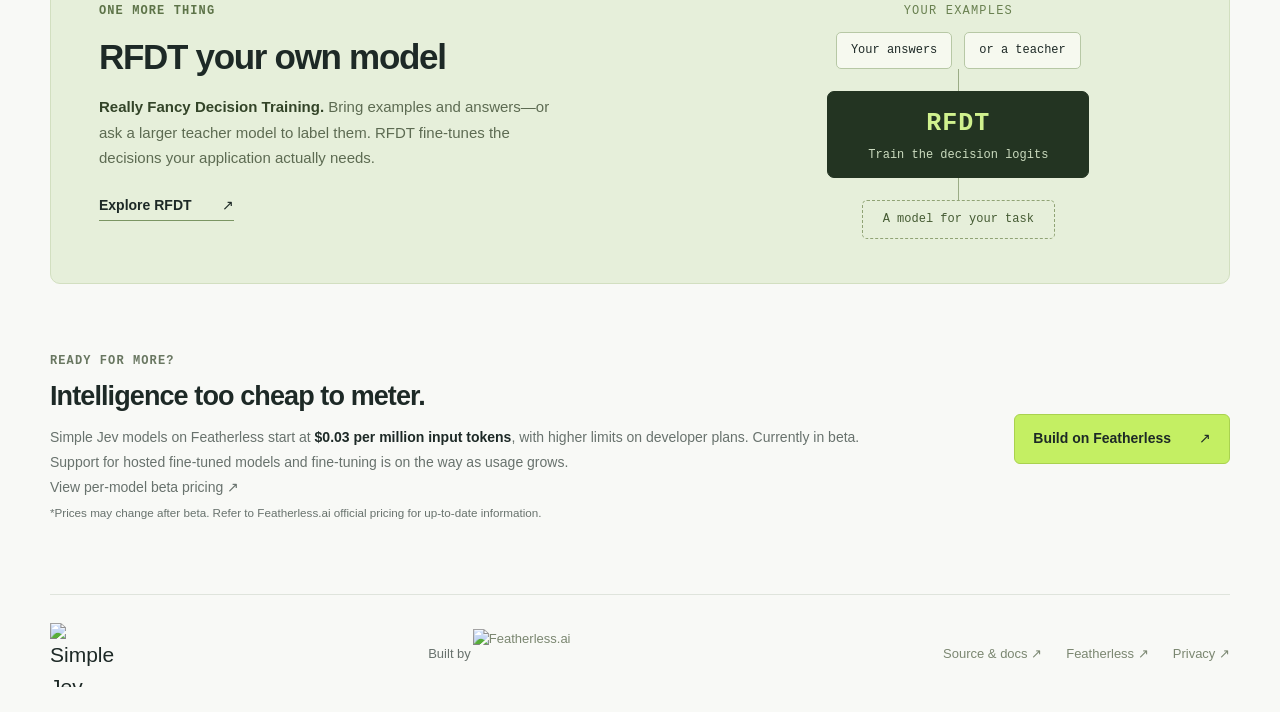
==== commit 91400576: "fix(website): load CookieHub correctly and add cookie settings link" ====
--- a/website/index.html
+++ b/website/index.html
@@ -1,8 +1,14 @@
 <!doctype html>
 <html lang="en">
   <head>
-    <!-- CookieHub consent management -->
-    <script src="https://cdn.cookiehub.eu/c2/65d105e9.js" async></script>
+    <!-- CookieHub consent: sync load + explicit init, matching featherless.ai. -->
+    <script src="https://cdn.cookiehub.eu/c2/65d105e9.js"></script>
+    <script>
+      document.addEventListener("DOMContentLoaded", function (event) {
+        var cpm = {};
+        window.cookiehub.load(cpm);
+      });
+    </script>
     <!-- Google Tag Manager -->
     <script>(function(w,d,s,l,i){w[l]=w[l]||[];w[l].push({'gtm.start':
     new Date().getTime(),event:'gtm.js'});var f=d.getElementsByTagName(s)[0],
@@ -414,7 +420,8 @@
       <div>
         <a href="https://github.com/featherless-ai/simple-jev"
           >Source & docs ↗</a
-        ><a href="https://featherless.ai/">Featherless ↗</a>
+        ><a href="https://featherless.ai/">Featherless ↗</a
+        ><a href="https://featherless.ai/legal/privacy-policy">Privacy ↗</a>
       </div>
     </footer>
   </body>
